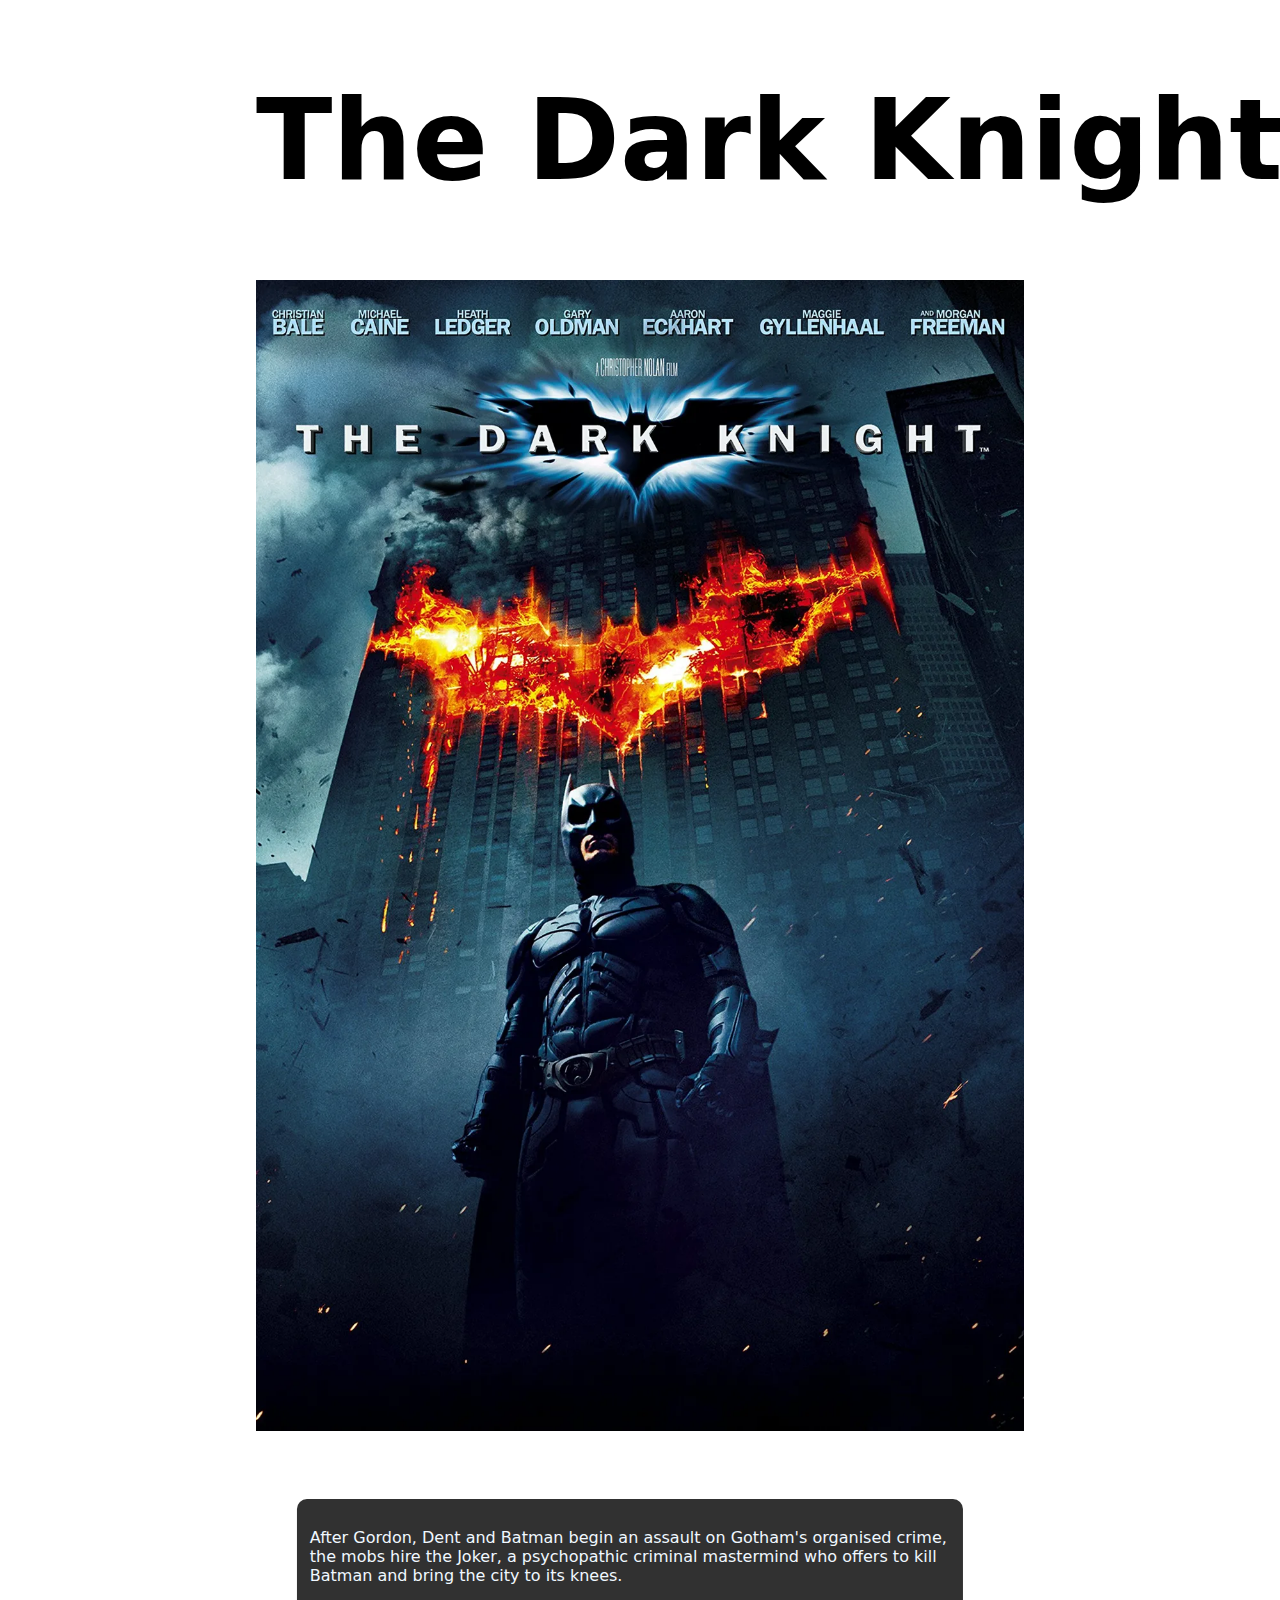
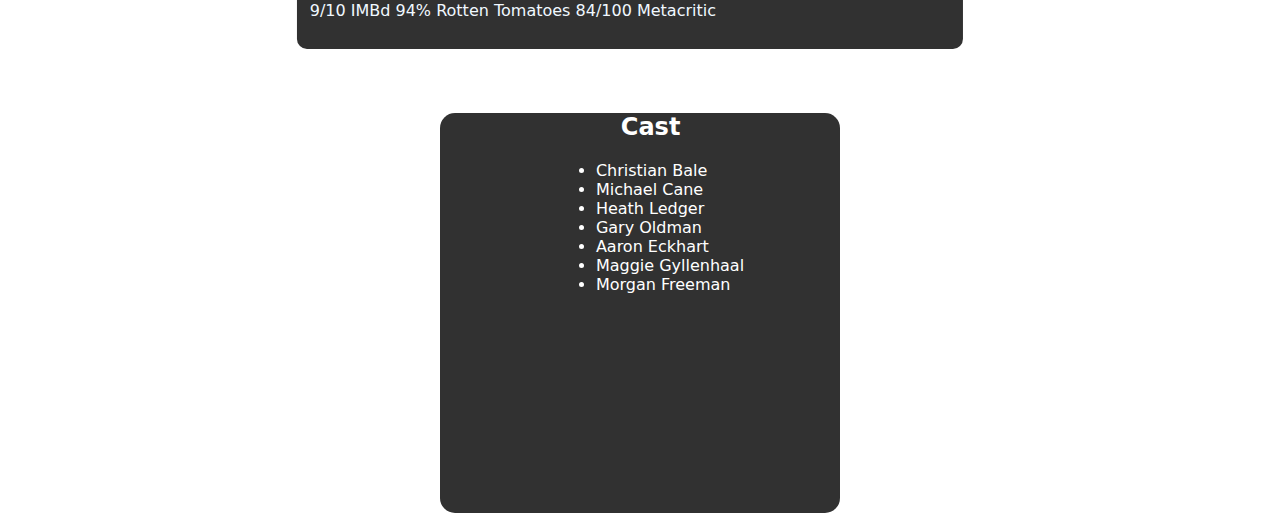
==== index.html @ cfcb01b3 "Add files via upload" ====
<!DOCTYPE html>
<html lang="en">
    <head>
        <meta charset="UTF-8" />
        <meta http-equiv="X-UA-Compatible" content="IE=edge" />
        <meta name="viewport" content="width=device-width, initial-scale=1.0" />
        <title>TDK</title>
        <link rel="stylesheet" href="styles.css" />
        <link rel="stylesheet" href="styles.scss" />
        <link rel="icon" href="icon.png" />
    </head>
    <body>
        <h1>The Dark Knight</h1>
        <img src="poster.webp" class="poster" />
        <div class="summary">
            <p>
                After Gordon, Dent and Batman begin an assault on Gotham's
                organised crime, the mobs hire the Joker, a psychopathic
                criminal mastermind who offers to kill Batman and bring the city
                to its knees.
            </p>
            <p>9/10 IMBd 94% Rotten Tomatoes 84/100 Metacritic</p>
        </div>
        <div class="container1">
            <div class="box1">
                <div class="cast1"><h2>Cast</h2></div>
                <div class="class1">
                    <ul class="people-list">
                        <li><a href="#">Christian Bale</a></li>
                        <li><a href="#">Michael Cane</a></li>
                        <li><a href="#">Heath Ledger</a></li>
                        <li><a href="#">Gary Oldman</a></li>
                        <li><a href="#">Aaron Eckhart</a></li>
                        <li><a href="#">Maggie Gyllenhaal</a></li>
                        <li><a href="#">Morgan Freeman</a></li>
                    </ul>
                </div>
            </div>
        </div>
        <script src="script.js"></script>
    </body>
</html>
---- styles.css ----
h1::before {  
    transform: scaleX(0);
    transform-origin: bottom right;
  }
  
  h1:hover::before {
    transform: scaleX(1);
    transform-origin: bottom left;
  }
  
  h1::before {
    content: " ";
    display: block;
    position: absolute;
    top: 0; right: 0; bottom: 0; left: 0;
    inset: 0 0 0 0;
    background: hsl(200 100% 80%);
    z-index: -1;
    transition: transform .3s ease;
  }
  
  h1 {
    position: relative;
    left: 200%;
    transform: translateX(-180%);
    font-size: 7rem;
    padding:0;
  }
  
  html {
    block-size: 100%;
    inline-size: 100%;
  }
  
  body {
    min-block-size: 100%;
    min-inline-size: 100%;
    margin: 0;
    box-sizing: border-box;
    
    place-content: center;
    font-family: system-ui, sans-serif;
  }
  
  @media (orientation: landscape) {
    body {
      grid-auto-flow: column;
    }
  }
  
.poster{
    position: relative;
    width: 60%;
    left: 50%;
    transform: translateX(-50%);
}
.summary {
    margin:5%;
    background-color: rgb(49, 49, 49);
    padding: 1%;
    border-radius: 10px;
    width: 50%;
    color: aliceblue;
    transform: translateX(35%);
}
.container1 {
    background-color: rgb(49, 49, 49);
    place-items: center;
    width: 400px;
    height: 400px;
    position: relative;
    top: 0px;
    border-radius: 15px;
    left:50%;
    transform:translateX(-50%)
}
.container1:hover {
    background-color: #1c1b1b;
    color:white;
    transition: .5s;
}
.people {
    align-items: center;
    text-align:center;
    display: flex;
    position:relative;
    top: 10px;
    text-decoration: underline;
    place-items: center;
}
.class1 {
    color: #ffffff;
    text-decoration: none;
    display: block;
    position: relative;
    font-style: none;
    white-space: nowrap;
    place-items: center;
    margin: 10px;
    width: 300px;
    left:50%;
    transform:translateX(-50%)

}
.people-list li a{
    list-style: none;
    color: #ffffff;
    place-items: center;
    text-decoration: none;
    align-items: center;
    justify-content: center;
}
.cast1 {
    color: #ffffff;
    transform:translateX(44%)
}
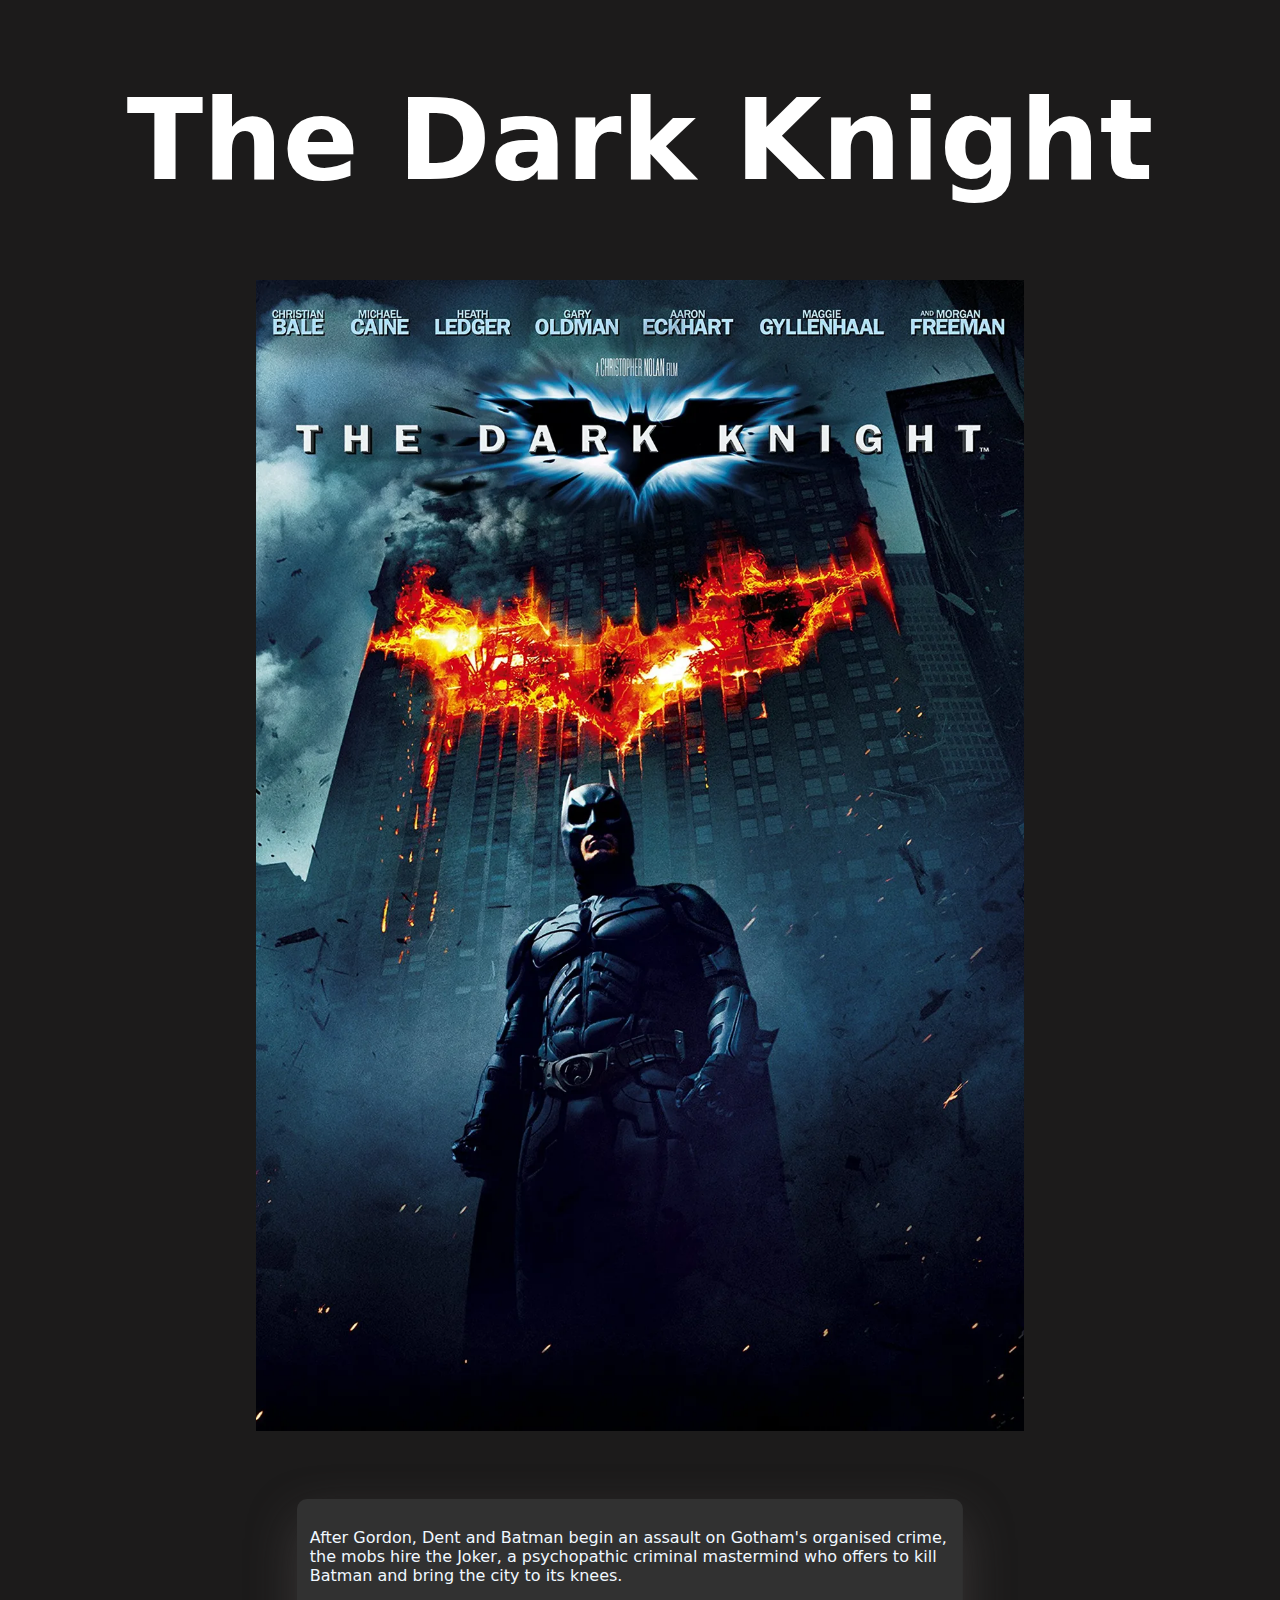
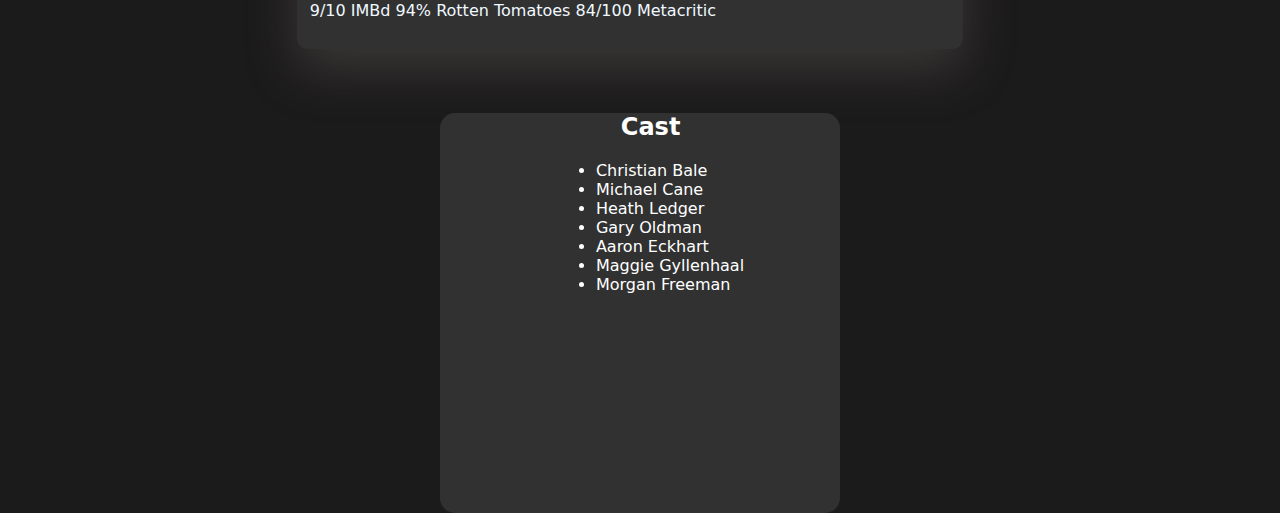
==== commit ff0f590f: "Add files via upload" ====
--- a/index.html
+++ b/index.html
@@ -10,7 +10,7 @@
         <link rel="icon" href="icon.png" />
     </head>
     <body>
-        <h1>The Dark Knight</h1>
+        <div class="heading"><h1>The Dark Knight</h1></div>
         <img src="poster.webp" class="poster" />
         <div class="summary">
             <p>
--- a/styles.css
+++ b/styles.css
@@ -2,7 +2,10 @@
     transform: scaleX(0);
     transform-origin: bottom right;
   }
-  
+
+.heading {
+  text-align: center;
+}
   h1:hover::before {
     transform: scaleX(1);
     transform-origin: bottom left;
@@ -21,10 +24,11 @@
   
   h1 {
     position: relative;
-    left: 200%;
+    left: 180%;
     transform: translateX(-180%);
     font-size: 7rem;
     padding:0;
+    color: #ffffff;
   }
   
   html {
@@ -37,7 +41,7 @@
     min-inline-size: 100%;
     margin: 0;
     box-sizing: border-box;
-    
+    background-color: #1c1b1b;
     place-content: center;
     font-family: system-ui, sans-serif;
   }
@@ -62,6 +66,12 @@
     width: 50%;
     color: aliceblue;
     transform: translateX(35%);
+    box-shadow: 0 20px 50px rgba(97, 92, 92, 0.44);
+}
+.summary:hover {
+  background-color: #1c1b1b;
+    color:white;
+    transition: .5s;
 }
 .container1 {
     background-color: rgb(49, 49, 49);
@@ -73,6 +83,7 @@
     border-radius: 15px;
     left:50%;
     transform:translateX(-50%)
+    
 }
 .container1:hover {
     background-color: #1c1b1b;
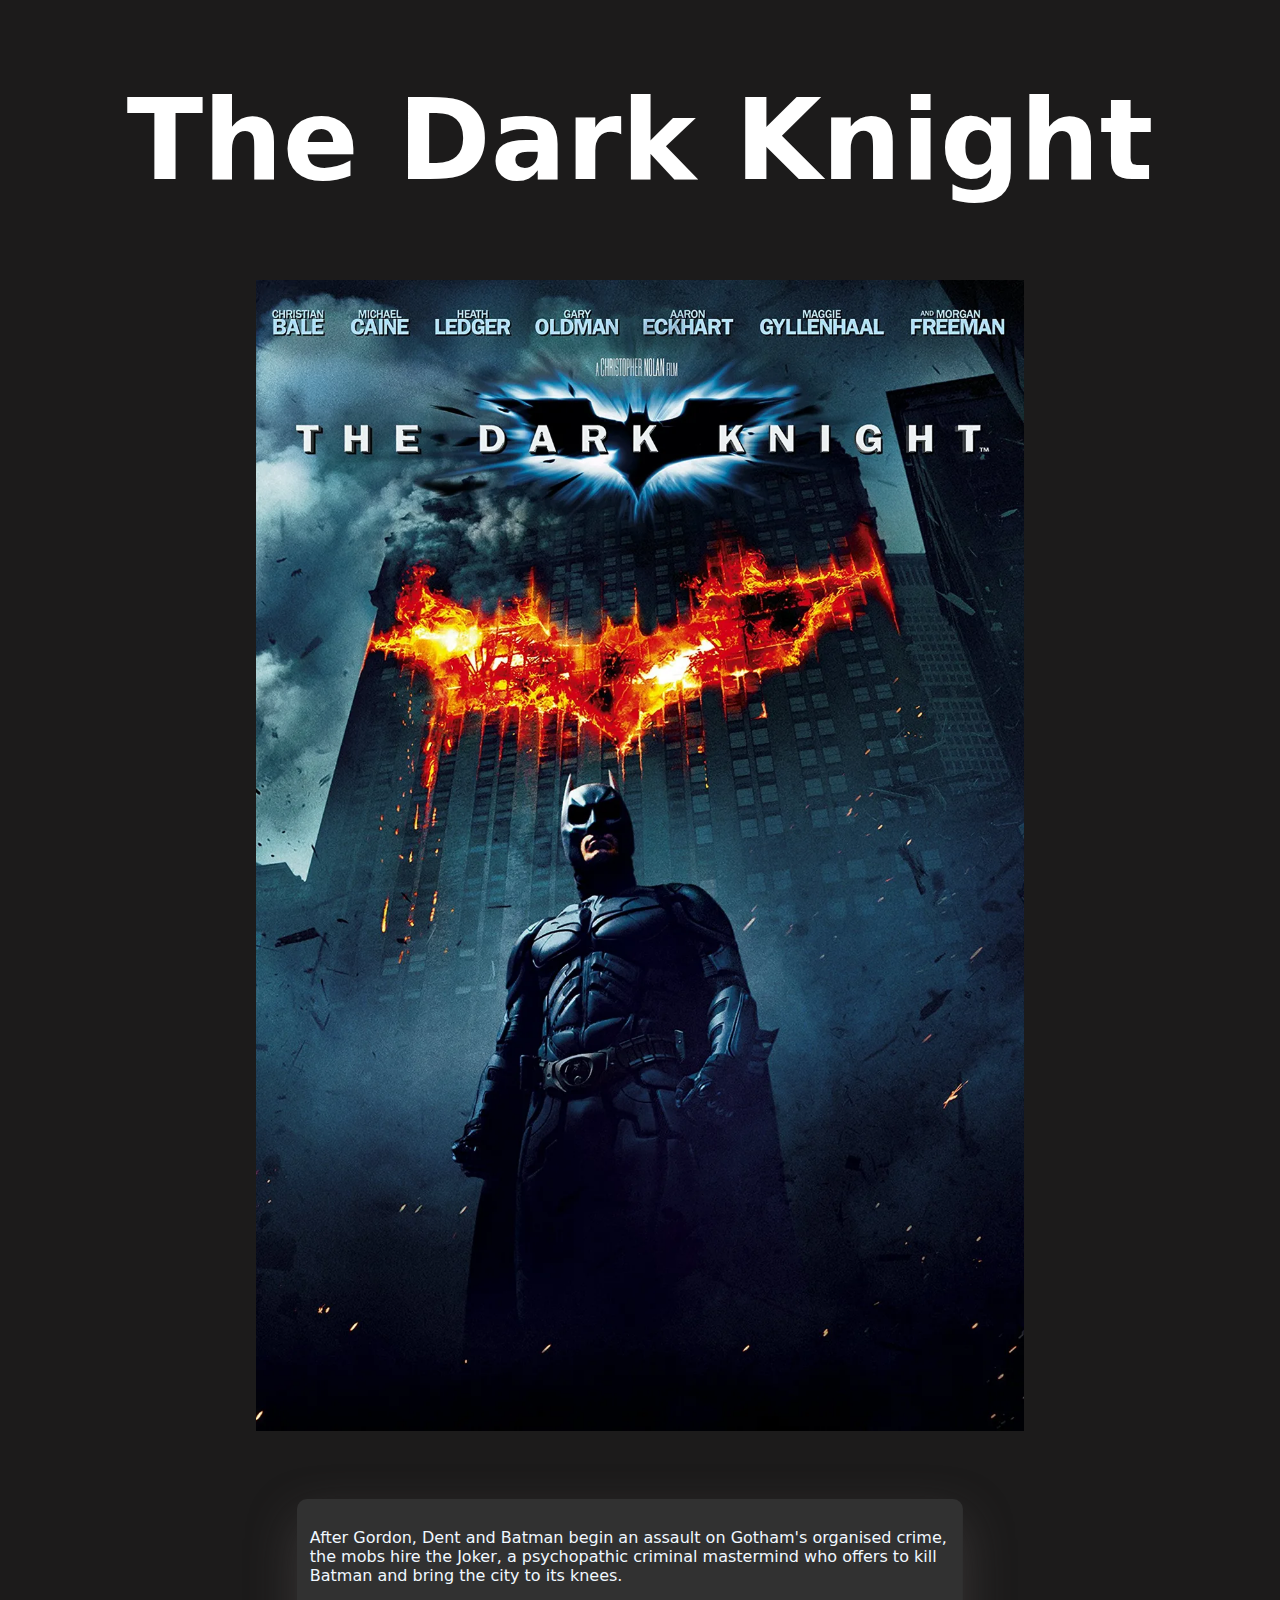
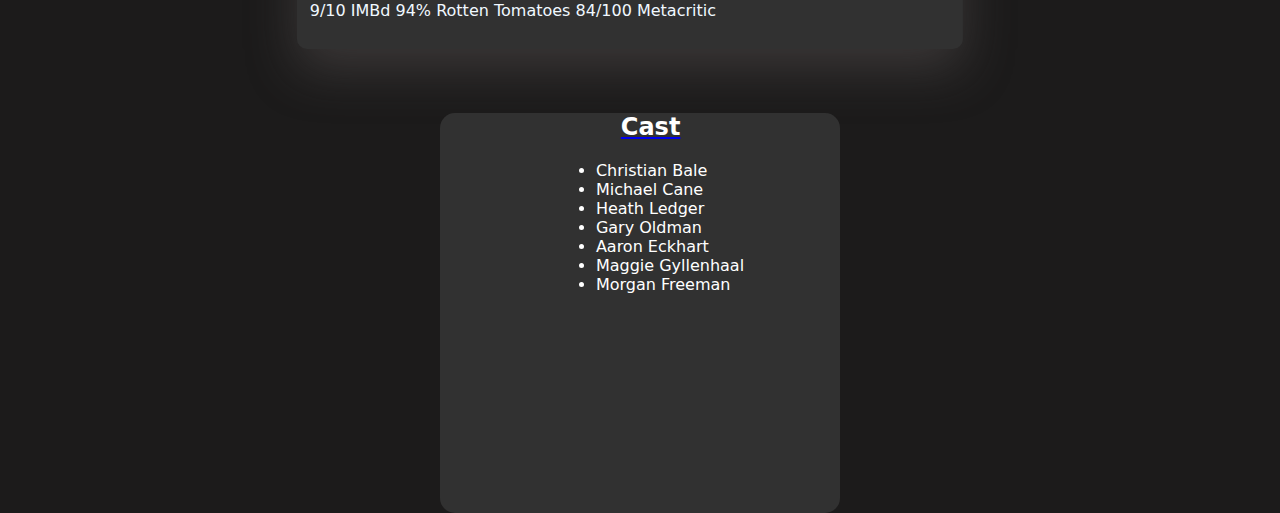
==== commit 7588e5d4: "Add files via upload" ====
--- a/index.html
+++ b/index.html
@@ -21,22 +21,24 @@
             </p>
             <p>9/10 IMBd 94% Rotten Tomatoes 84/100 Metacritic</p>
         </div>
-        <div class="container1">
-            <div class="box1">
-                <div class="cast1"><h2>Cast</h2></div>
-                <div class="class1">
-                    <ul class="people-list">
-                        <li><a href="#">Christian Bale</a></li>
-                        <li><a href="#">Michael Cane</a></li>
-                        <li><a href="#">Heath Ledger</a></li>
-                        <li><a href="#">Gary Oldman</a></li>
-                        <li><a href="#">Aaron Eckhart</a></li>
-                        <li><a href="#">Maggie Gyllenhaal</a></li>
-                        <li><a href="#">Morgan Freeman</a></li>
-                    </ul>
+        <a href="cast.html" target="_self">
+            <div class="container1">
+                <div class="box1">
+                    <div class="cast1"><h2>Cast</h2></div>
+                    <div class="class1">
+                        <ul class="people-list">
+                            <li><a href="#">Christian Bale</a></li>
+                            <li><a href="#">Michael Cane</a></li>
+                            <li><a href="#">Heath Ledger</a></li>
+                            <li><a href="#">Gary Oldman</a></li>
+                            <li><a href="#">Aaron Eckhart</a></li>
+                            <li><a href="#">Maggie Gyllenhaal</a></li>
+                            <li><a href="#">Morgan Freeman</a></li>
+                        </ul>
+                    </div>
                 </div>
             </div>
-        </div>
+        </a>
         <script src="script.js"></script>
     </body>
 </html>
